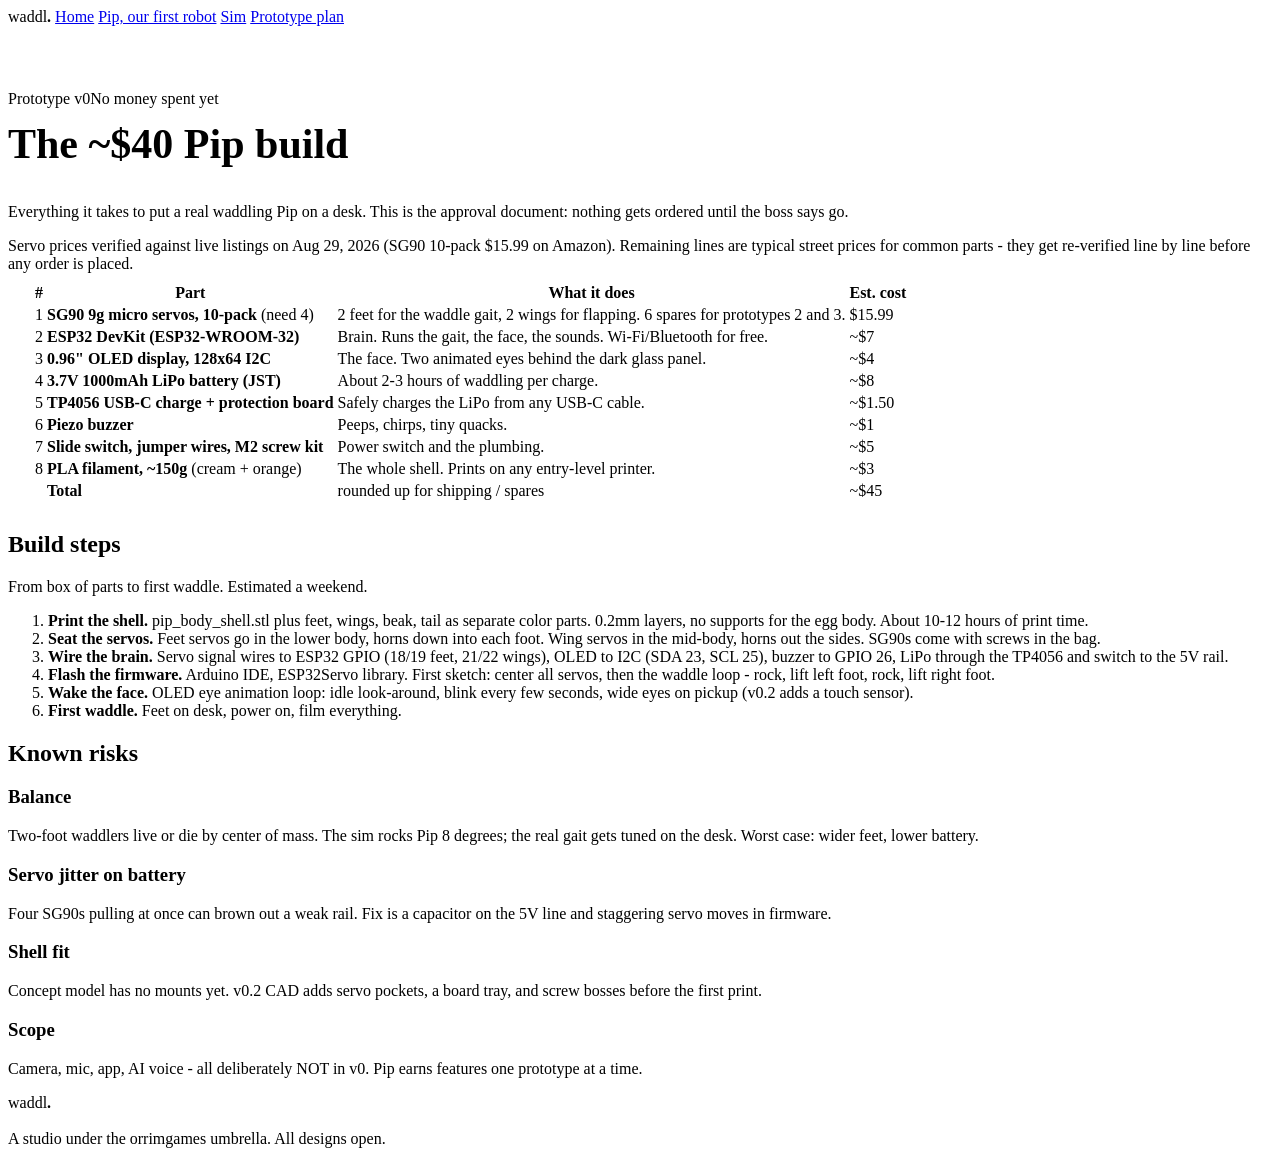
==== bom.html @ e1c16f14 "Create bom.html" ====
<!DOCTYPE html>
<html lang="en">
<head>
<meta charset="utf-8"><meta name="viewport" content="width=device-width,initial-scale=1">
<title>Pip prototype plan - Waddl</title>
<link rel="stylesheet" href="assets/style.css">
</head>
<body>
<nav><div class="wrap">
  <span class="logo">waddl<b>.</b></span>
  <a class="nl" href="index.html">Home</a>
  <a class="nl" href="robot.html">Pip, our first robot</a>
  <a class="nl" href="sim.html">Sim</a>
  <a class="nl" href="bom.html">Prototype plan</a>
</div></nav>

<section class="wrap" style="padding-top:64px">
  <span class="tag">Prototype v0</span><span class="tag">No money spent yet</span>
  <h2 style="font-size:42px;margin-top:12px">The ~$40 Pip build</h2>
  <p class="lede">Everything it takes to put a real waddling Pip on a desk. This is the approval document: nothing gets ordered until the boss says go.</p>
  <div class="note">Servo prices verified against live listings on Aug 29, 2026 (SG90 10-pack $15.99 on Amazon). Remaining lines are typical street prices for common parts - they get re-verified line by line before any order is placed.</div>
</section>

<section class="wrap" style="padding-top:0">
  <div class="card" style="padding:8px 24px">
  <table>
    <tr><th>#</th><th>Part</th><th>What it does</th><th class="num">Est. cost</th></tr>
    <tr><td>1</td><td><b>SG90 9g micro servos, 10-pack</b> (need 4)</td><td>2 feet for the waddle gait, 2 wings for flapping. 6 spares for prototypes 2 and 3.</td><td class="num">$15.99</td></tr>
    <tr><td>2</td><td><b>ESP32 DevKit (ESP32-WROOM-32)</b></td><td>Brain. Runs the gait, the face, the sounds. Wi-Fi/Bluetooth for free.</td><td class="num">~$7</td></tr>
    <tr><td>3</td><td><b>0.96" OLED display, 128x64 I2C</b></td><td>The face. Two animated eyes behind the dark glass panel.</td><td class="num">~$4</td></tr>
    <tr><td>4</td><td><b>3.7V 1000mAh LiPo battery (JST)</b></td><td>About 2-3 hours of waddling per charge.</td><td class="num">~$8</td></tr>
    <tr><td>5</td><td><b>TP4056 USB-C charge + protection board</b></td><td>Safely charges the LiPo from any USB-C cable.</td><td class="num">~$1.50</td></tr>
    <tr><td>6</td><td><b>Piezo buzzer</b></td><td>Peeps, chirps, tiny quacks.</td><td class="num">~$1</td></tr>
    <tr><td>7</td><td><b>Slide switch, jumper wires, M2 screw kit</b></td><td>Power switch and the plumbing.</td><td class="num">~$5</td></tr>
    <tr><td>8</td><td><b>PLA filament, ~150g</b> (cream + orange)</td><td>The whole shell. Prints on any entry-level printer.</td><td class="num">~$3</td></tr>
    <tr class="total"><td></td><td><b>Total</b></td><td>rounded up for shipping / spares</td><td class="num">~$45</td></tr>
  </table>
  </div>
</section>

<section class="wrap">
  <h2>Build steps</h2>
  <p class="lede">From box of parts to first waddle. Estimated a weekend.</p>
  <ol class="steps">
    <li><b>Print the shell.</b> pip_body_shell.stl plus feet, wings, beak, tail as separate color parts. 0.2mm layers, no supports for the egg body. About 10-12 hours of print time.</li>
    <li><b>Seat the servos.</b> Feet servos go in the lower body, horns down into each foot. Wing servos in the mid-body, horns out the sides. SG90s come with screws in the bag.</li>
    <li><b>Wire the brain.</b> Servo signal wires to ESP32 GPIO (18/19 feet, 21/22 wings), OLED to I2C (SDA 23, SCL 25), buzzer to GPIO 26, LiPo through the TP4056 and switch to the 5V rail.</li>
    <li><b>Flash the firmware.</b> Arduino IDE, ESP32Servo library. First sketch: center all servos, then the waddle loop - rock, lift left foot, rock, lift right foot.</li>
    <li><b>Wake the face.</b> OLED eye animation loop: idle look-around, blink every few seconds, wide eyes on pickup (v0.2 adds a touch sensor).</li>
    <li><b>First waddle.</b> Feet on desk, power on, film everything.</li>
  </ol>
</section>

<section class="wrap">
  <h2>Known risks</h2>
  <div class="grid c2">
    <div class="card"><h3>Balance</h3><p>Two-foot waddlers live or die by center of mass. The sim rocks Pip 8 degrees; the real gait gets tuned on the desk. Worst case: wider feet, lower battery.</p></div>
    <div class="card"><h3>Servo jitter on battery</h3><p>Four SG90s pulling at once can brown out a weak rail. Fix is a capacitor on the 5V line and staggering servo moves in firmware.</p></div>
    <div class="card"><h3>Shell fit</h3><p>Concept model has no mounts yet. v0.2 CAD adds servo pockets, a board tray, and screw bosses before the first print.</p></div>
    <div class="card"><h3>Scope</h3><p>Camera, mic, app, AI voice - all deliberately NOT in v0. Pip earns features one prototype at a time.</p></div>
  </div>
</section>

<footer><div class="wrap">
  <span class="logo" style="font-size:16px">waddl<b>.</b></span><br><br>
  A studio under the orrimgames umbrella. All designs open.
</div></footer>
</body>
</html>
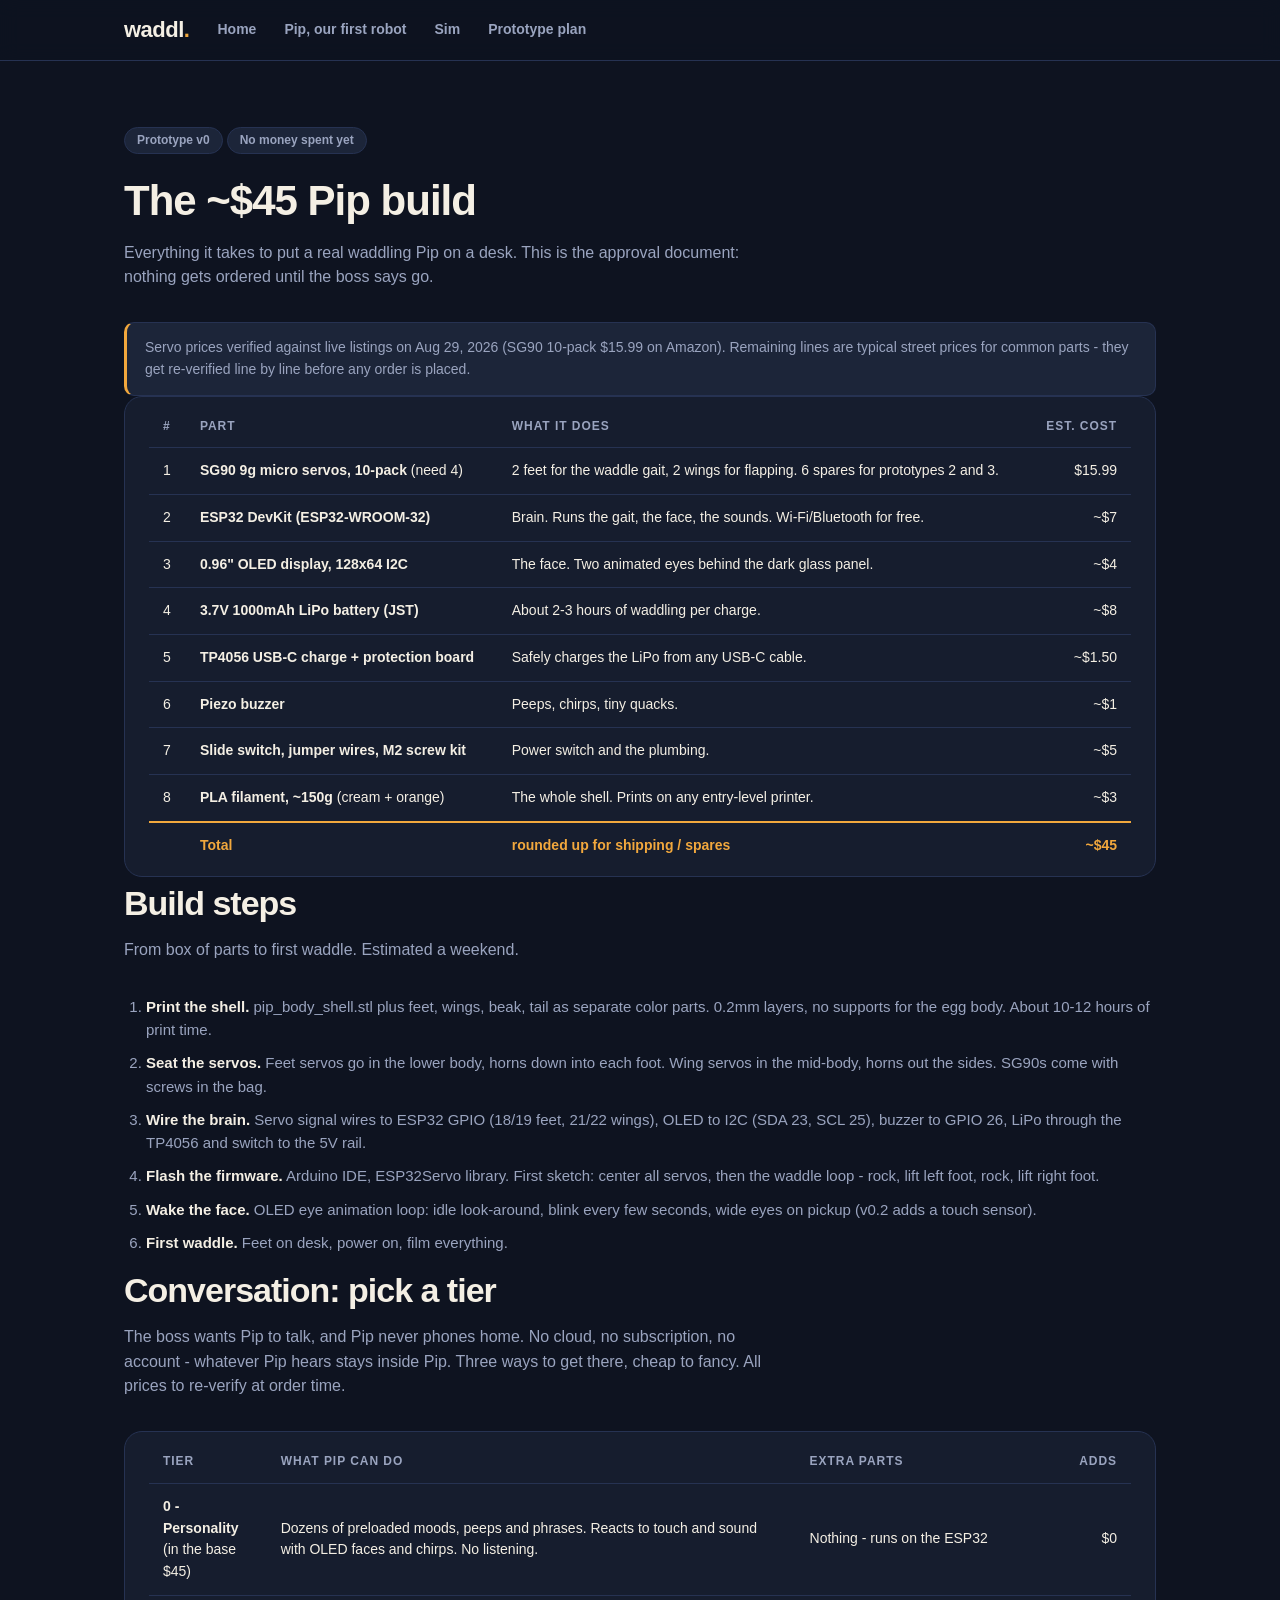
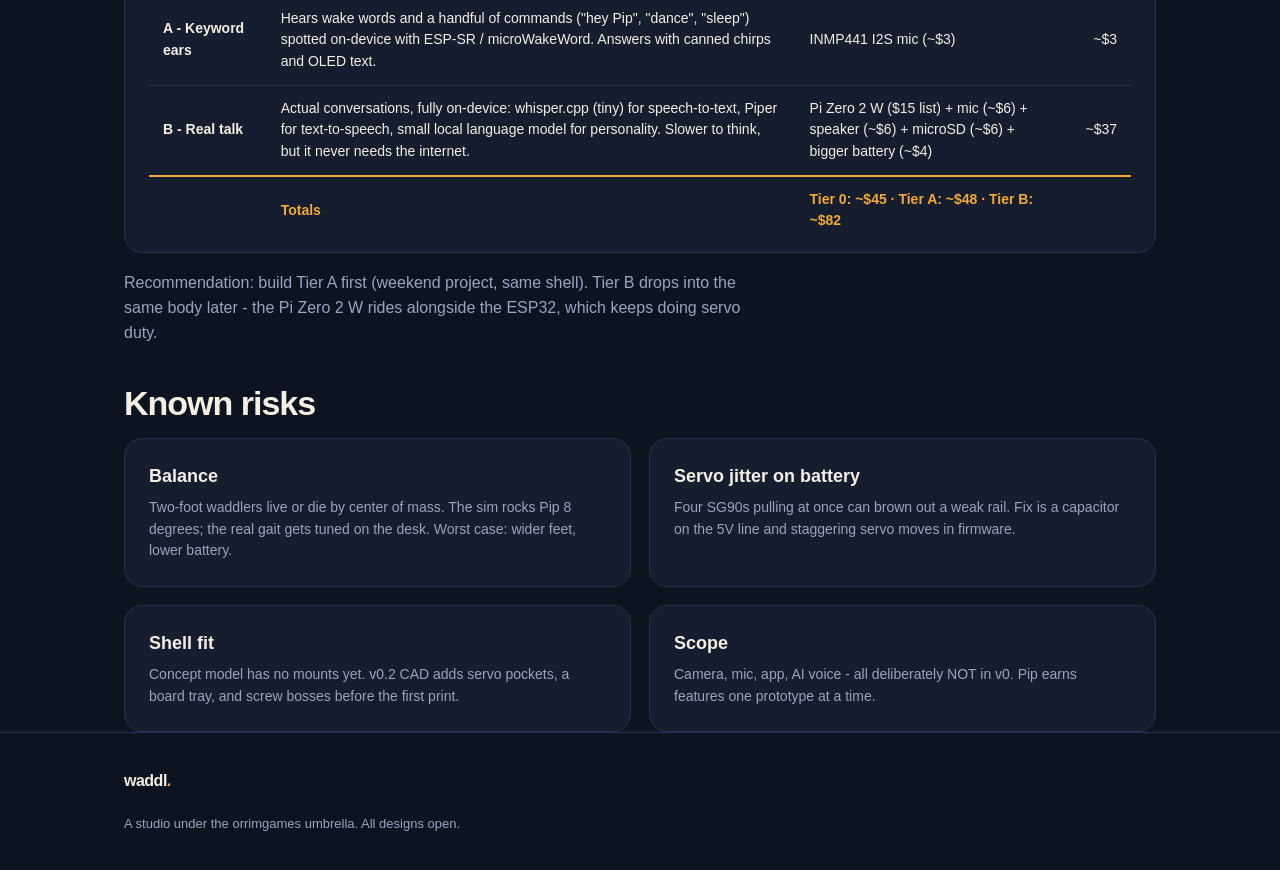
==== commit 32e4cf7f: "Update bom.html" ====
--- a/bom.html
+++ b/bom.html
@@ -16,7 +16,7 @@
 
 <section class="wrap" style="padding-top:64px">
   <span class="tag">Prototype v0</span><span class="tag">No money spent yet</span>
-  <h2 style="font-size:42px;margin-top:12px">The ~$40 Pip build</h2>
+  <h2 style="font-size:42px;margin-top:12px">The ~$45 Pip build</h2>
   <p class="lede">Everything it takes to put a real waddling Pip on a desk. This is the approval document: nothing gets ordered until the boss says go.</p>
   <div class="note">Servo prices verified against live listings on Aug 29, 2026 (SG90 10-pack $15.99 on Amazon). Remaining lines are typical street prices for common parts - they get re-verified line by line before any order is placed.</div>
 </section>
@@ -51,6 +51,22 @@
   </ol>
 </section>
 
+
+<section class="wrap">
+  <h2>Conversation: pick a tier</h2>
+  <p class="lede">The boss wants Pip to talk, and Pip never phones home. No cloud, no subscription, no account - whatever Pip hears stays inside Pip. Three ways to get there, cheap to fancy. All prices to re-verify at order time.</p>
+  <div class="card" style="padding:8px 24px">
+  <table>
+    <tr><th>Tier</th><th>What Pip can do</th><th>Extra parts</th><th class="num">Adds</th></tr>
+    <tr><td><b>0 - Personality</b><br>(in the base $45)</td><td>Dozens of preloaded moods, peeps and phrases. Reacts to touch and sound with OLED faces and chirps. No listening.</td><td>Nothing - runs on the ESP32</td><td class="num">$0</td></tr>
+    <tr><td><b>A - Keyword ears</b></td><td>Hears wake words and a handful of commands ("hey Pip", "dance", "sleep") spotted on-device with ESP-SR / microWakeWord. Answers with canned chirps and OLED text.</td><td>INMP441 I2S mic (~$3)</td><td class="num">~$3</td></tr>
+    <tr><td><b>B - Real talk</b></td><td>Actual conversations, fully on-device: whisper.cpp (tiny) for speech-to-text, Piper for text-to-speech, small local language model for personality. Slower to think, but it never needs the internet.</td><td>Pi Zero 2 W ($15 list) + mic (~$6) + speaker (~$6) + microSD (~$6) + bigger battery (~$4)</td><td class="num">~$37</td></tr>
+    <tr class="total"><td></td><td><b>Totals</b></td><td>Tier 0: ~$45 &middot; Tier A: ~$48 &middot; Tier B: ~$82</td><td class="num"></td></tr>
+  </table>
+  </div>
+  <p class="lede" style="margin-top:18px">Recommendation: build Tier A first (weekend project, same shell). Tier B drops into the same body later - the Pi Zero 2 W rides alongside the ESP32, which keeps doing servo duty.</p>
+</section>
+
 <section class="wrap">
   <h2>Known risks</h2>
   <div class="grid c2">
--- a/assets/style.css
+++ b/assets/style.css
@@ -0,0 +1,48 @@
+:root{
+  --bg:#0e1320; --panel:#161d2e; --panel2:#1c2539; --line:#263252;
+  --text:#f4efe4; --muted:#9aa4bf; --accent:#f2a83d; --accent2:#5ae1ff;
+}
+*{box-sizing:border-box;margin:0;padding:0}
+html{scroll-behavior:smooth}
+body{background:var(--bg);color:var(--text);font-family:-apple-system,BlinkMacSystemFont,"Segoe UI",Roboto,Helvetica,Arial,sans-serif;line-height:1.55}
+a{color:var(--accent2);text-decoration:none}
+.wrap{max-width:1080px;margin:0 auto;padding:0 24px}
+nav{position:sticky;top:0;z-index:50;background:rgba(14,19,32,.85);backdrop-filter:blur(10px);border-bottom:1px solid var(--line)}
+nav .wrap{display:flex;align-items:center;gap:28px;height:60px}
+.logo{font-weight:800;font-size:22px;letter-spacing:-.5px;color:var(--text)}
+.logo b{color:var(--accent)}
+nav a.nl{color:var(--muted);font-size:14px;font-weight:600}
+nav a.nl:hover{color:var(--text)}
+.hero{display:grid;grid-template-columns:1.1fr .9fr;gap:40px;align-items:center;padding:80px 0 60px}
+.hero h1{font-size:64px;line-height:1.02;letter-spacing:-2px}
+.hero h1 b{color:var(--accent)}
+.hero p.sub{font-size:20px;color:var(--muted);margin:20px 0 30px;max-width:480px}
+.btn{display:inline-block;background:var(--accent);color:#1a1206;font-weight:700;padding:13px 26px;border-radius:999px;font-size:15px}
+.btn.ghost{background:transparent;color:var(--text);border:1px solid var(--line);margin-left:10px}
+.btn:hover{filter:brightness(1.1)}
+.hero img{width:100%;border-radius:24px;background:var(--panel);border:1px solid var(--line)}
+section{padding:56px 0}
+h2{font-size:34px;letter-spacing:-1px;margin-bottom:8px}
+.lede{color:var(--muted);max-width:640px;margin-bottom:32px}
+.grid{display:grid;gap:18px}
+.grid.c3{grid-template-columns:repeat(3,1fr)}
+.grid.c2{grid-template-columns:repeat(2,1fr)}
+.card{background:var(--panel);border:1px solid var(--line);border-radius:18px;padding:24px}
+.card h3{font-size:18px;margin-bottom:6px}
+.card p{color:var(--muted);font-size:14px}
+.card .big{font-size:30px;font-weight:800;color:var(--accent);letter-spacing:-1px}
+table{width:100%;border-collapse:collapse;font-size:14px}
+th,td{text-align:left;padding:12px 14px;border-bottom:1px solid var(--line)}
+th{color:var(--muted);font-size:12px;text-transform:uppercase;letter-spacing:.08em}
+td.num,th.num{text-align:right;font-variant-numeric:tabular-nums}
+tr.total td{font-weight:800;color:var(--accent);border-top:2px solid var(--accent);border-bottom:none}
+.tag{display:inline-block;background:var(--panel2);border:1px solid var(--line);color:var(--muted);border-radius:999px;padding:3px 12px;font-size:12px;font-weight:600;margin:2px 4px 2px 0}
+.renders{display:grid;grid-template-columns:repeat(auto-fit,minmax(180px,1fr));gap:14px}
+.renders img{width:100%;border-radius:14px;border:1px solid var(--line);background:#101827}
+.renders figure figcaption{text-align:center;color:var(--muted);font-size:12px;margin-top:6px}
+footer{border-top:1px solid var(--line);padding:36px 0;color:var(--muted);font-size:13px}
+.note{background:var(--panel2);border:1px solid var(--line);border-left:3px solid var(--accent);border-radius:10px;padding:14px 18px;color:var(--muted);font-size:14px}
+ol.steps{padding-left:22px;color:var(--muted);font-size:15px}
+ol.steps li{margin-bottom:10px}
+ol.steps b{color:var(--text)}
+@media(max-width:820px){.hero{grid-template-columns:1fr}.hero h1{font-size:44px}.grid.c3{grid-template-columns:1fr}.grid.c2{grid-template-columns:1fr}}
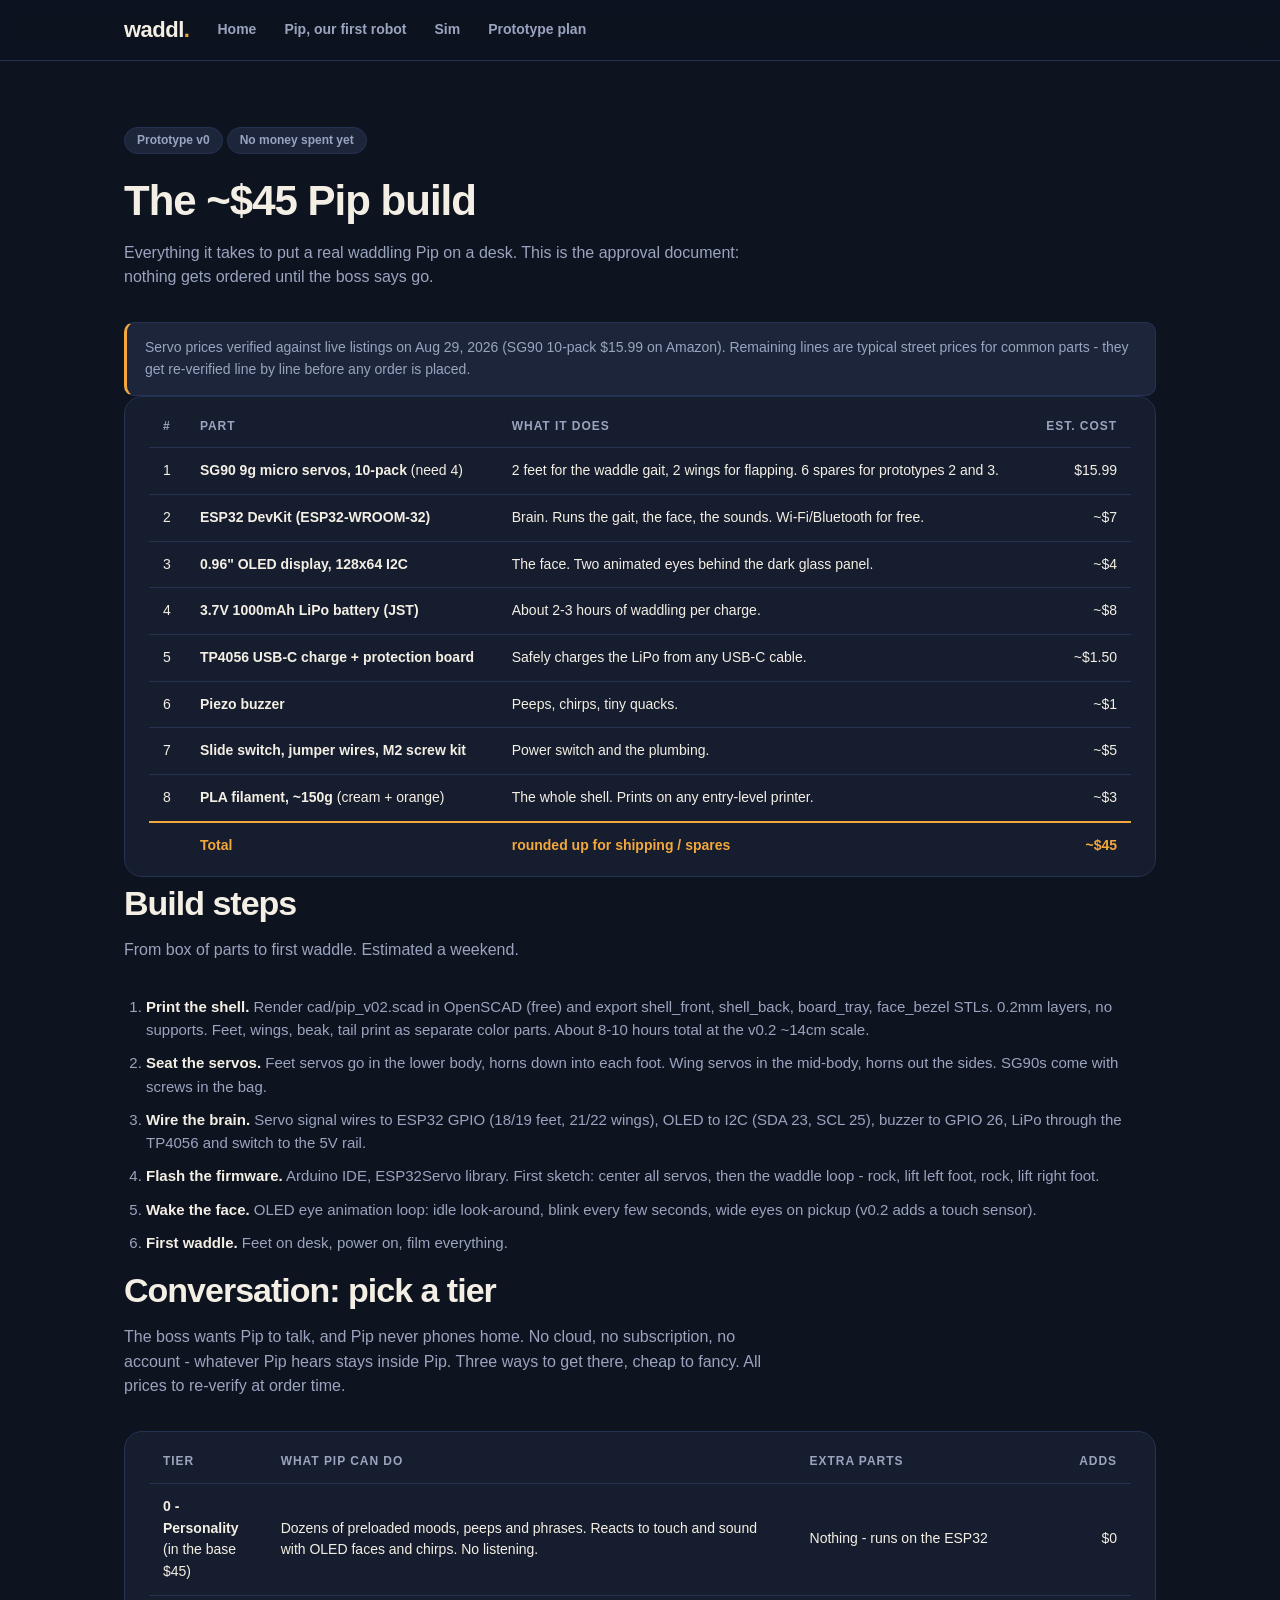
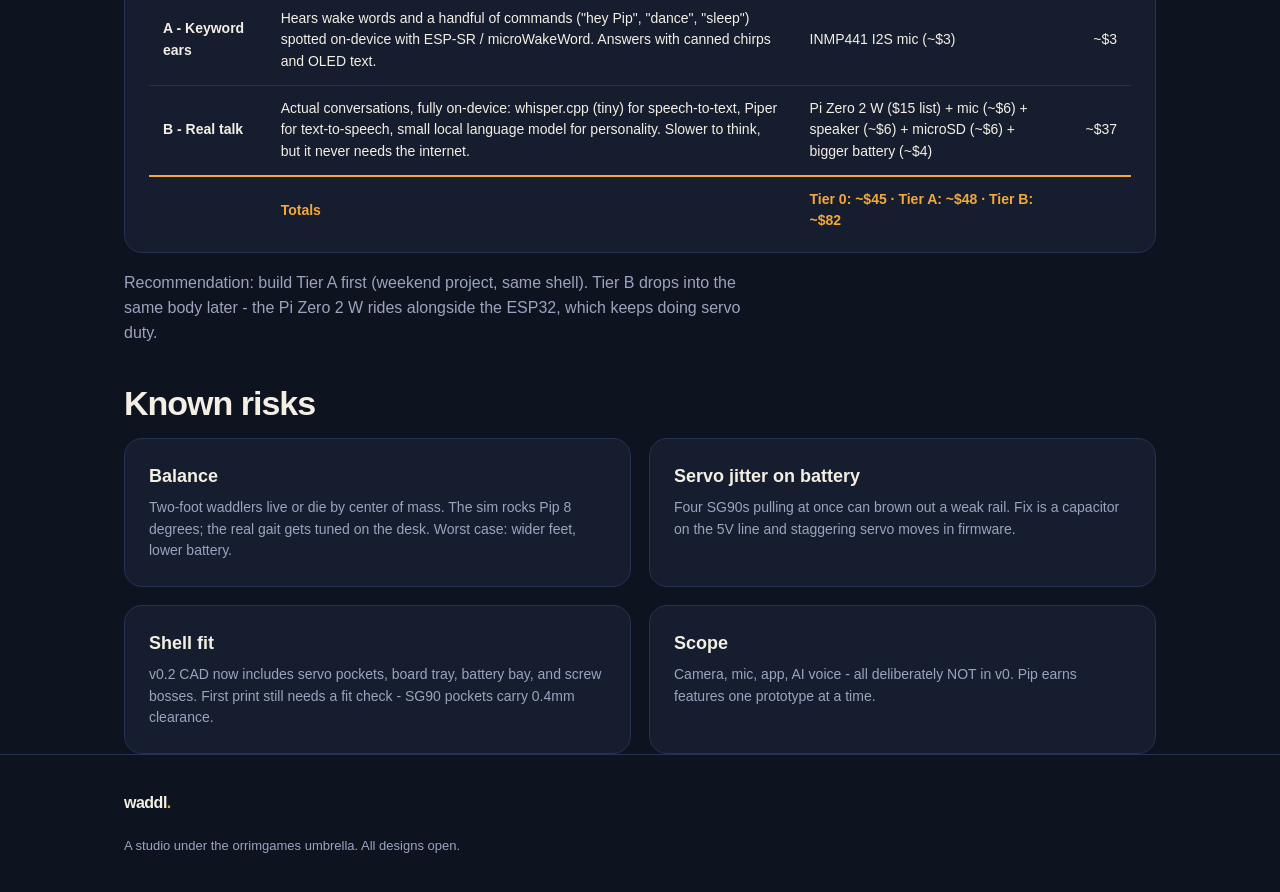
==== commit ac1a6400: "Update build steps and known risks in bom.html" ====
--- a/bom.html
+++ b/bom.html
@@ -42,7 +42,7 @@
   <h2>Build steps</h2>
   <p class="lede">From box of parts to first waddle. Estimated a weekend.</p>
   <ol class="steps">
-    <li><b>Print the shell.</b> pip_body_shell.stl plus feet, wings, beak, tail as separate color parts. 0.2mm layers, no supports for the egg body. About 10-12 hours of print time.</li>
+    <li><b>Print the shell.</b> Render cad/pip_v02.scad in OpenSCAD (free) and export shell_front, shell_back, board_tray, face_bezel STLs. 0.2mm layers, no supports. Feet, wings, beak, tail print as separate color parts. About 8-10 hours total at the v0.2 ~14cm scale.</li>
     <li><b>Seat the servos.</b> Feet servos go in the lower body, horns down into each foot. Wing servos in the mid-body, horns out the sides. SG90s come with screws in the bag.</li>
     <li><b>Wire the brain.</b> Servo signal wires to ESP32 GPIO (18/19 feet, 21/22 wings), OLED to I2C (SDA 23, SCL 25), buzzer to GPIO 26, LiPo through the TP4056 and switch to the 5V rail.</li>
     <li><b>Flash the firmware.</b> Arduino IDE, ESP32Servo library. First sketch: center all servos, then the waddle loop - rock, lift left foot, rock, lift right foot.</li>
@@ -72,7 +72,7 @@
   <div class="grid c2">
     <div class="card"><h3>Balance</h3><p>Two-foot waddlers live or die by center of mass. The sim rocks Pip 8 degrees; the real gait gets tuned on the desk. Worst case: wider feet, lower battery.</p></div>
     <div class="card"><h3>Servo jitter on battery</h3><p>Four SG90s pulling at once can brown out a weak rail. Fix is a capacitor on the 5V line and staggering servo moves in firmware.</p></div>
-    <div class="card"><h3>Shell fit</h3><p>Concept model has no mounts yet. v0.2 CAD adds servo pockets, a board tray, and screw bosses before the first print.</p></div>
+    <div class="card"><h3>Shell fit</h3><p>v0.2 CAD now includes servo pockets, board tray, battery bay, and screw bosses. First print still needs a fit check - SG90 pockets carry 0.4mm clearance.</p></div>
     <div class="card"><h3>Scope</h3><p>Camera, mic, app, AI voice - all deliberately NOT in v0. Pip earns features one prototype at a time.</p></div>
   </div>
 </section>
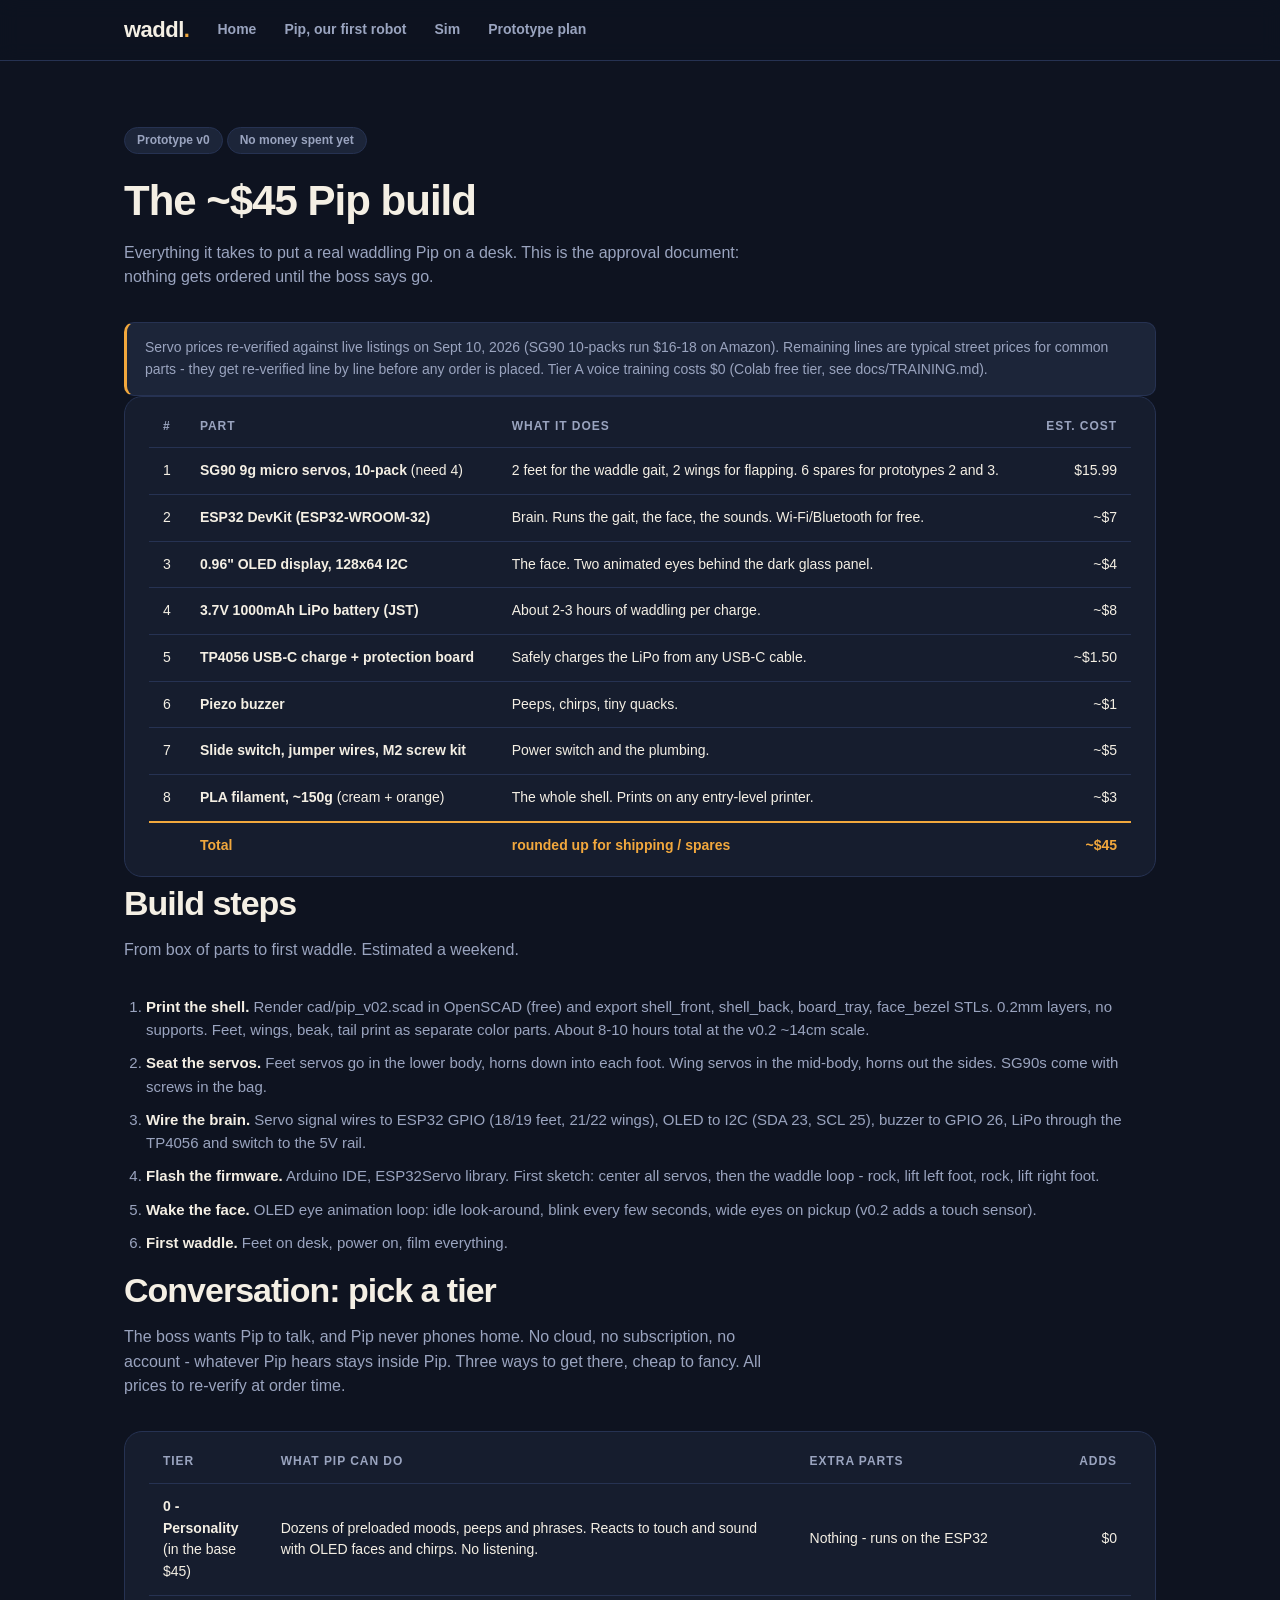
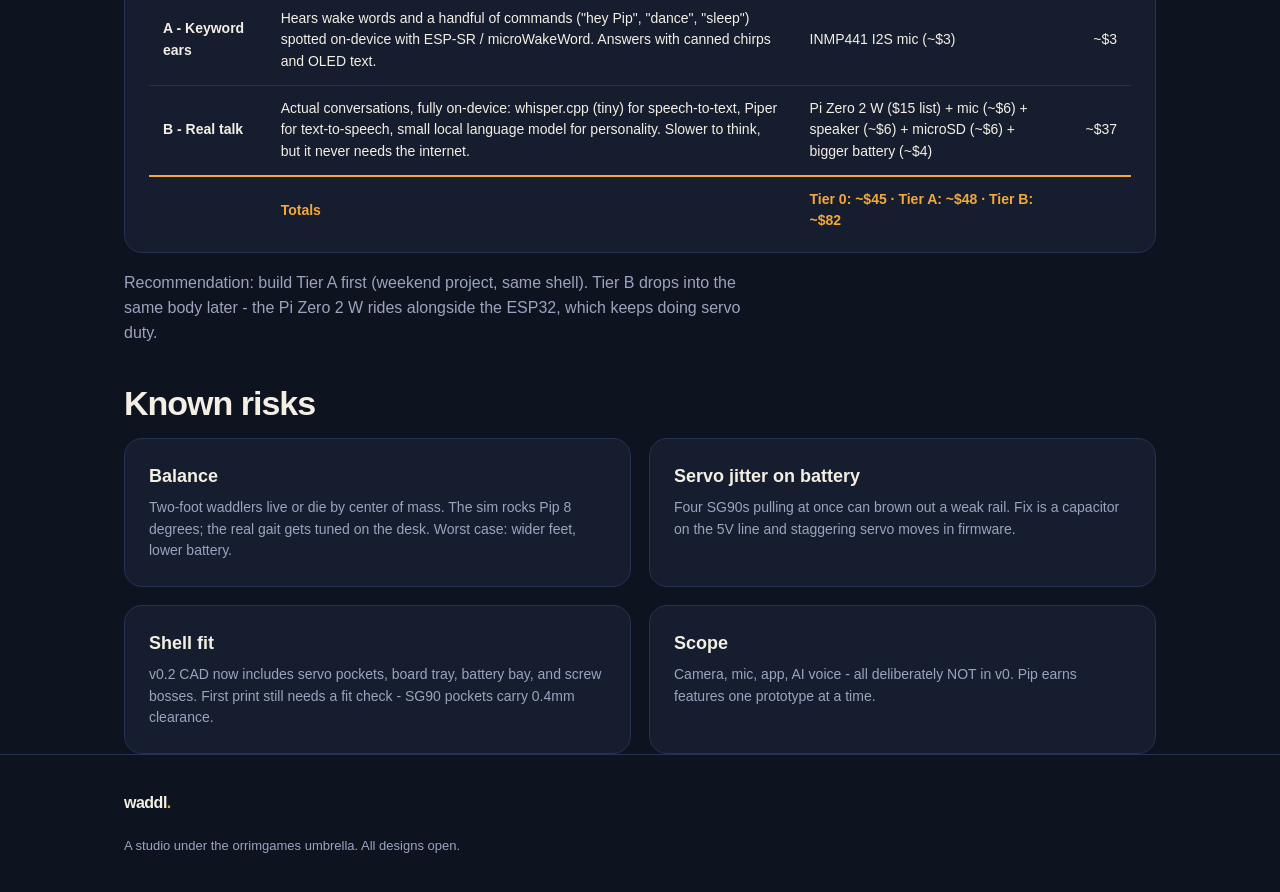
==== commit d7aca969: "Update servo prices and verification date in bom.html" ====
--- a/bom.html
+++ b/bom.html
@@ -18,7 +18,7 @@
   <span class="tag">Prototype v0</span><span class="tag">No money spent yet</span>
   <h2 style="font-size:42px;margin-top:12px">The ~$45 Pip build</h2>
   <p class="lede">Everything it takes to put a real waddling Pip on a desk. This is the approval document: nothing gets ordered until the boss says go.</p>
-  <div class="note">Servo prices verified against live listings on Aug 29, 2026 (SG90 10-pack $15.99 on Amazon). Remaining lines are typical street prices for common parts - they get re-verified line by line before any order is placed.</div>
+  <div class="note">Servo prices re-verified against live listings on Sept 10, 2026 (SG90 10-packs run $16-18 on Amazon). Remaining lines are typical street prices for common parts - they get re-verified line by line before any order is placed. Tier A voice training costs $0 (Colab free tier, see docs/TRAINING.md).</div>
 </section>
 
 <section class="wrap" style="padding-top:0">
